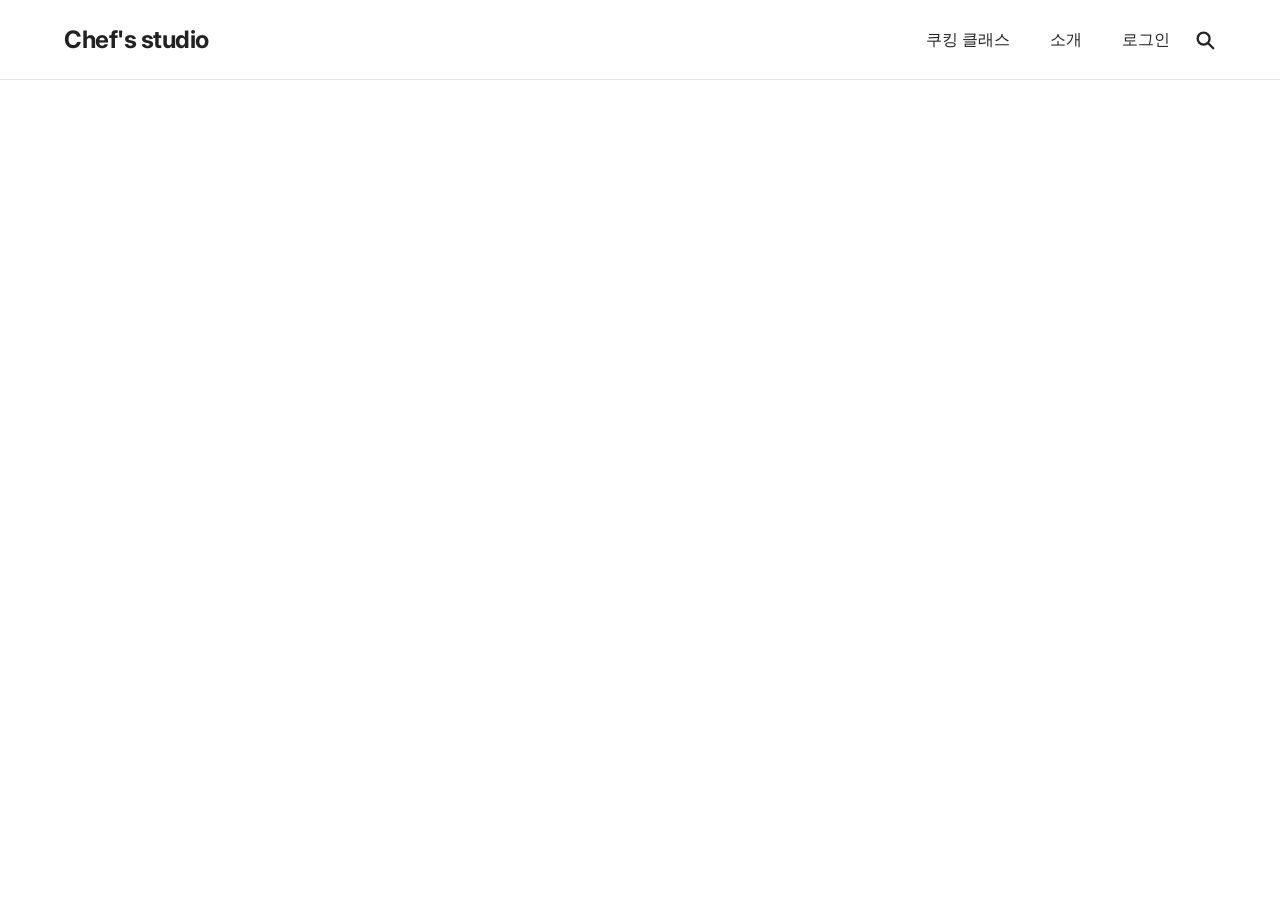
==== ddd/AIindex.html @ e39a2765 "피그마 디자인대로 사이트 만들기" ====
<!doctype html>
<html lang="ko">
  <head>
    <meta charset="UTF-8" />
    <meta name="viewport" content="width=device-width, initial-scale=1.0" />
    <title>Chef's studio</title>
    <link rel="stylesheet" href="Aiindex.css" />
    <link rel="stylesheet" href="responsive.css" />
  </head>

  <body>
    <div class="wrap">
      <!-- 상단 -->
      <header>
        <div class="inner">
          <!-- 로고 -->
          <h1><a href="#">Chef's studio</a></h1>

          <!-- 네비게이션 -->
          <nav class="nav" aria-label="메인 메뉴">
            <!-- 메뉴 링크 -->
            <div class="menu" id="main-menu">
              <a href="#">쿠킹 클래스</a>
              <a href="#">소개</a>
              <a href="#">로그인</a>
            </div>

            <!-- 검색 버튼 -->
            <a href="#" class="search-btn" aria-label="검색">
              <svg
                viewBox="0 0 24 24"
                width="22"
                height="22"
                fill="none"
                stroke="currentColor"
                stroke-width="2.5"
                stroke-linecap="round"
              >
                <circle cx="10.5" cy="10.5" r="6.5" />
                <line x1="15.5" y1="15.5" x2="21" y2="21" />
              </svg>
            </a>

            <!-- 햄버거 버튼 -->
            <button
              type="button"
              class="menu-btn"
              aria-label="메뉴 열기"
              aria-controls="main-menu"
              aria-expanded="false"
            >
              <svg
                viewBox="0 0 24 24"
                width="22"
                height="22"
                fill="none"
                stroke="currentColor"
                stroke-width="2.5"
                stroke-linecap="round"
              >
                <line x1="3" y1="6" x2="21" y2="6" />
                <line x1="3" y1="12" x2="21" y2="12" />
                <line x1="3" y1="18" x2="21" y2="18" />
              </svg>
            </button>
          </nav>
        </div>
      </header>

      <!-- 메인 -->
      <main></main>
    </div>

    <!-- 메뉴 열기/닫기 -->
    <script>
      const nav = document.querySelector(".nav");
      const menuBtn = document.querySelector(".menu-btn");

      menuBtn.addEventListener("click", () => {
        const isOpen = nav.classList.toggle("open");

        menuBtn.setAttribute("aria-expanded", isOpen);
        menuBtn.setAttribute("aria-label", isOpen ? "메뉴 닫기" : "메뉴 열기");
      });
    </script>
  </body>
</html>
---- ddd/Aiindex.css ----
@import url("https://fonts.googleapis.com/css2?family=Inter:ital,opsz,wght@0,14..32,100..900;1,14..32,100..900&display=swap");

* {
  margin: 0;
  padding: 0;
  box-sizing: border-box;
}

a {
  color: inherit;
  text-decoration: none;
}

body {
  font-family: "Inter", sans-serif;
  color: #222;
}

/* header */
header {
  position: relative;
  height: 80px;
  background: #fff;
  border-bottom: 1px solid #e5e5e5;
}

header .inner {
  width: 90%;
  max-width: 1200px;
  height: 100%;
  margin: 0 auto;

  display: flex;
  justify-content: space-between;
  align-items: center;
}

header h1 {
  font-size: 24px;
  font-weight: 700;
  letter-spacing: -0.02em;
}

/* nav */
.nav {
  display: flex;
  align-items: center;
  gap: 24px;
}

.menu {
  display: flex;
  align-items: center;
  gap: 40px;
}

.nav a {
  font-size: 16px;
  font-weight: 500;
}

.nav a:hover {
  opacity: 0.6;
}

/* 검색 버튼 */
.search-btn {
  display: flex;
  align-items: center;
  justify-content: center;
}

/* 햄버거 버튼: 기본 PC에서는 숨김 */
.menu-btn {
  display: none;
  align-items: center;
  justify-content: center;

  padding: 0;
  background: none;
  border: 0;
  color: inherit;
  cursor: pointer;
}
---- ddd/responsive.css ----
/* ===== 태블릿: 768px 이하 ===== */
@media (max-width: 768px) {
  header {
    height: 64px;
  }

  header .inner {
    width: 100%;
    padding: 0 24px;
  }

  header h1 {
    font-size: 22px;
  }

  .nav {
    gap: 20px;
  }

  /* 햄버거 버튼 표시 */
  .menu-btn {
    display: flex;
  }

  /* 메뉴 링크를 헤더 아래로 이동 */
  .menu {
    display: none;
    position: absolute;
    top: 100%;
    left: 0;
    right: 0;
    z-index: 10;

    flex-direction: column;
    align-items: stretch;
    gap: 0;

    background: #fff;
    border-bottom: 1px solid #e5e5e5;
  }

  /* 버튼을 누르면 메뉴 표시 */
  .nav.open .menu {
    display: flex;
  }

  .menu a {
    padding: 16px 24px;
  }
}

/* ===== 모바일: 390px 이하 ===== */
@media (max-width: 390px) {
  header {
    height: 56px;
  }

  header .inner {
    padding: 0 16px;
  }

  header h1 {
    font-size: 20px;
  }

  .nav {
    gap: 16px;
  }

  .menu a {
    padding: 14px 16px;
  }
}
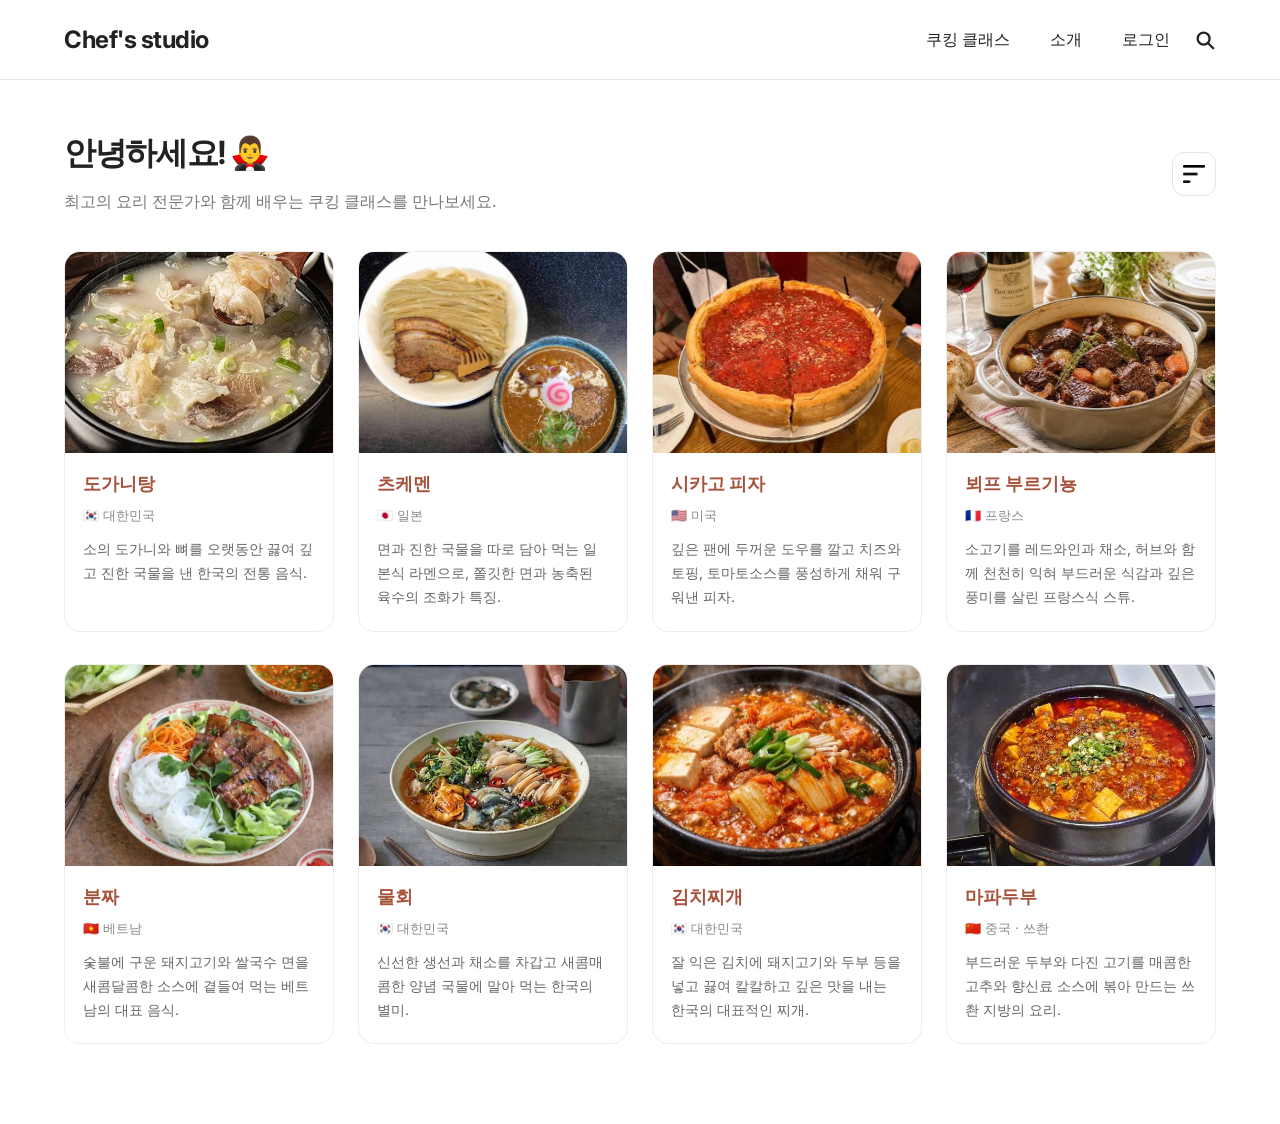
==== commit bac7ce08: "쉐프의 요리교실" ====
--- a/ddd/AIindex.html
+++ b/ddd/AIindex.html
@@ -10,15 +10,12 @@
 
   <body>
     <div class="wrap">
-      <!-- 상단 -->
+      <!-- 상단 헤더 -->
       <header>
         <div class="inner">
-          <!-- 로고 -->
           <h1><a href="#">Chef's studio</a></h1>
 
-          <!-- 네비게이션 -->
           <nav class="nav" aria-label="메인 메뉴">
-            <!-- 메뉴 링크 -->
             <div class="menu" id="main-menu">
               <a href="#">쿠킹 클래스</a>
               <a href="#">소개</a>
@@ -41,7 +38,7 @@
               </svg>
             </a>
 
-            <!-- 햄버거 버튼 -->
+            <!-- 모바일 메뉴 버튼 -->
             <button
               type="button"
               class="menu-btn"
@@ -67,11 +64,149 @@
         </div>
       </header>
 
-      <!-- 메인 -->
-      <main></main>
+      <!-- 메인 콘텐츠 -->
+      <main class="main-content">
+        <!-- 소개 영역 -->
+        <section class="intro">
+          <div class="intro-text">
+            <h2>안녕하세요! 🧛‍♂️</h2>
+            <p>최고의 요리 전문가와 함께 배우는 쿠킹 클래스를 만나보세요.</p>
+          </div>
+
+          <!-- 필터 아이콘 -->
+          <button type="button" class="filter-btn" aria-label="음식 필터">
+            <img src="images/Vector (1).png" alt="" />
+          </button>
+        </section>
+
+        <!-- 음식 카드 목록 -->
+        <section class="food-section" aria-label="음식 목록">
+          <div class="food-grid">
+            <!-- 카드 1: 도가니탕 -->
+            <article class="food-card">
+              <div class="food-image">
+                <img src="food/images.jfif" alt="" />
+              </div>
+              <div class="food-info">
+                <h3>도가니탕</h3>
+                <span class="food-country">🇰🇷 대한민국</span>
+                <p>
+                  소의 도가니와 뼈를 오랫동안 끓여 깊고 진한 국물을 낸 한국의
+                  전통 음식.
+                </p>
+              </div>
+            </article>
+
+            <!-- 카드 2: 츠케멘 -->
+            <article class="food-card">
+              <div class="food-image">
+                <img src="food/images (1).jfif" alt="" />
+              </div>
+              <div class="food-info">
+                <h3>츠케멘</h3>
+                <span class="food-country">🇯🇵 일본</span>
+                <p>
+                  면과 진한 국물을 따로 담아 먹는 일본식 라멘으로, 쫄깃한 면과
+                  농축된 육수의 조화가 특징.
+                </p>
+              </div>
+            </article>
+
+            <!-- 카드 3: 시카고 피자 -->
+            <article class="food-card">
+              <div class="food-image">
+                <img src="food/images (2).jfif" alt="" />
+              </div>
+              <div class="food-info">
+                <h3>시카고 피자</h3>
+                <span class="food-country">🇺🇸 미국</span>
+                <p>
+                  깊은 팬에 두꺼운 도우를 깔고 치즈와 토핑, 토마토소스를
+                  풍성하게 채워 구워낸 피자.
+                </p>
+              </div>
+            </article>
+
+            <!-- 카드 4: 뵈프 부르기뇽 -->
+            <article class="food-card">
+              <div class="food-image">
+                <img src="food/images (3).jfif" alt="" />
+              </div>
+              <div class="food-info">
+                <h3>뵈프 부르기뇽</h3>
+                <span class="food-country">🇫🇷 프랑스</span>
+                <p>
+                  소고기를 레드와인과 채소, 허브와 함께 천천히 익혀 부드러운
+                  식감과 깊은 풍미를 살린 프랑스식 스튜.
+                </p>
+              </div>
+            </article>
+
+            <!-- 카드 5: 분짜 -->
+            <article class="food-card">
+              <div class="food-image">
+                <img src="food/images (4).jfif" alt="" />
+              </div>
+              <div class="food-info">
+                <h3>분짜</h3>
+                <span class="food-country">🇻🇳 베트남</span>
+                <p>
+                  숯불에 구운 돼지고기와 쌀국수 면을 새콤달콤한 소스에 곁들여
+                  먹는 베트남의 대표 음식.
+                </p>
+              </div>
+            </article>
+
+            <!-- 카드 6: 물회 -->
+            <article class="food-card">
+              <div class="food-image">
+                <img src="food/images (5).jfif" alt="" />
+              </div>
+              <div class="food-info">
+                <h3>물회</h3>
+                <span class="food-country">🇰🇷 대한민국</span>
+                <p>
+                  신선한 생선과 채소를 차갑고 새콤매콤한 양념 국물에 말아 먹는
+                  한국의 별미.
+                </p>
+              </div>
+            </article>
+
+            <!-- 카드 7: 김치찌개 -->
+            <article class="food-card">
+              <div class="food-image">
+                <img src="food/images (6).jfif" alt="" />
+              </div>
+              <div class="food-info">
+                <h3>김치찌개</h3>
+                <span class="food-country">🇰🇷 대한민국</span>
+                <p>
+                  잘 익은 김치에 돼지고기와 두부 등을 넣고 끓여 칼칼하고 깊은
+                  맛을 내는 한국의 대표적인 찌개.
+                </p>
+              </div>
+            </article>
+
+            <!-- 카드 8: 마파두부 -->
+            <article class="food-card">
+              <div class="food-image">
+                <img src="food/images (7).jfif" alt="" />
+              </div>
+              <div class="food-info">
+                <h3>마파두부</h3>
+                <span class="food-country">🇨🇳 중국 · 쓰촨</span>
+                <p>
+                  부드러운 두부와 다진 고기를 매콤한 고추와 향신료 소스에 볶아
+                  만드는 쓰촨 지방의 요리.
+                </p>
+              </div>
+            </article>
+          </div>
+        </section>
+      </main>
     </div>
 
-    <!-- 메뉴 열기/닫기 -->
+    <!-- 모바일 메뉴 열기/닫기 -->
     <script>
       const nav = document.querySelector(".nav");
       const menuBtn = document.querySelector(".menu-btn");
--- a/ddd/Aiindex.css
+++ b/ddd/Aiindex.css
@@ -14,11 +14,22 @@
 body {
   font-family: "Inter", sans-serif;
   color: #222;
-}
-
-/* header */
+  background: #fff;
+}
+
+button {
+  font: inherit;
+}
+
+.wrap {
+  width: 100%;
+  min-height: 100vh;
+}
+
+/* ===== 헤더 ===== */
 header {
   position: relative;
+  z-index: 20;
   height: 80px;
   background: #fff;
   border-bottom: 1px solid #e5e5e5;
@@ -41,7 +52,6 @@
   letter-spacing: -0.02em;
 }
 
-/* nav */
 .nav {
   display: flex;
   align-items: center;
@@ -63,22 +73,168 @@
   opacity: 0.6;
 }
 
-/* 검색 버튼 */
 .search-btn {
   display: flex;
   align-items: center;
   justify-content: center;
 }
 
-/* 햄버거 버튼: 기본 PC에서는 숨김 */
 .menu-btn {
   display: none;
   align-items: center;
   justify-content: center;
-
   padding: 0;
   background: none;
   border: 0;
   color: inherit;
   cursor: pointer;
 }
+
+/* ===== 메인 영역 ===== */
+.main-content {
+  width: 90%;
+  max-width: 1200px;
+  margin: 0 auto;
+  padding: 52px 0 80px;
+}
+
+/* 소개 영역 */
+.intro {
+  display: flex;
+  justify-content: space-between;
+  align-items: center;
+  gap: 24px;
+  margin-bottom: 36px;
+}
+
+.intro-text h2 {
+  margin-bottom: 12px;
+  font-size: 32px;
+  font-weight: 700;
+  letter-spacing: -0.04em;
+}
+
+.intro-text p {
+  color: #777;
+  font-size: 16px;
+  line-height: 1.7;
+}
+
+/* 필터 버튼 */
+.filter-btn {
+  display: flex;
+  align-items: center;
+  justify-content: center;
+  flex-shrink: 0;
+
+  width: 44px;
+  height: 44px;
+  padding: 10px;
+
+  background: #fff;
+  border: 1px solid #e5e5e5;
+  border-radius: 12px;
+  cursor: pointer;
+
+  transition:
+    background 0.2s ease,
+    border-color 0.2s ease;
+}
+
+.filter-btn:hover {
+  background: #f7f7f7;
+  border-color: #ccc;
+}
+
+.filter-btn img {
+  display: block;
+  width: 100%;
+  height: 100%;
+  object-fit: contain;
+}
+
+/* ===== 음식 카드 목록 ===== */
+.food-grid {
+  display: grid;
+  grid-template-columns: repeat(4, minmax(0, 1fr));
+  gap: 32px 24px;
+}
+
+/* 카드 */
+.food-card {
+  min-width: 0;
+  overflow: hidden;
+  background: #fff;
+  border: 1px solid #ededed;
+  border-radius: 16px;
+
+  transition:
+    transform 0.25s ease,
+    box-shadow 0.25s ease;
+}
+
+.food-card:hover {
+  transform: translateY(-4px);
+  box-shadow: 0 10px 28px rgb(0 0 0 / 7%);
+}
+
+/* 사진이 들어갈 빈 공간 */
+/* .food-image {
+  width: 100%;
+  aspect-ratio: 4 / 3;
+  background: #f2f2f2;
+  overflow: hidden;
+} */
+
+/* 음식 이름, 국가, 소개 */
+.food-info {
+  padding: 18px 18px 22px;
+}
+
+.food-info h3 {
+  min-height: 25px;
+  margin-bottom: 8px;
+  font-size: 18px;
+  font-weight: 700;
+  line-height: 1.4;
+  overflow-wrap: anywhere;
+}
+
+.food-country {
+  display: inline-block;
+  min-height: 22px;
+  margin-bottom: 10px;
+  color: #888;
+  font-size: 13px;
+  line-height: 1.6;
+}
+
+.food-info p {
+  min-height: 44px;
+  color: #666;
+  font-size: 14px;
+  line-height: 1.7;
+  overflow-wrap: anywhere;
+}
+
+/* 음식 사진을 카드 영역에 꽉 맞추기 */
+.food-image {
+  width: 100%;
+  aspect-ratio: 4 / 3;
+  overflow: hidden;
+  background-color: #f2f2f2;
+}
+
+.food-image img {
+  display: block;
+  width: 100%;
+  height: 100%;
+  object-fit: cover;
+  object-position: center;
+}
+
+/* 음식 이름 */
+.food-info h3 {
+  color: #a6533c;
+  font-weight: 700;
+}
--- a/ddd/responsive.css
+++ b/ddd/responsive.css
@@ -22,7 +22,7 @@
     display: flex;
   }
 
-  /* 메뉴 링크를 헤더 아래로 이동 */
+  /* 메뉴를 헤더 아래로 이동 */
   .menu {
     display: none;
     position: absolute;
@@ -39,13 +39,45 @@
     border-bottom: 1px solid #e5e5e5;
   }
 
-  /* 버튼을 누르면 메뉴 표시 */
   .nav.open .menu {
     display: flex;
   }
 
   .menu a {
     padding: 16px 24px;
+  }
+
+  /* 메인 영역 */
+  .main-content {
+    width: auto;
+    margin: 0 24px;
+    padding: 36px 0 60px;
+  }
+
+  .intro {
+    margin-bottom: 28px;
+  }
+
+  .intro-text h2 {
+    font-size: 28px;
+  }
+
+  .intro-text p {
+    font-size: 15px;
+  }
+
+  /* 태블릿: 2열 */
+  .food-grid {
+    grid-template-columns: repeat(2, minmax(0, 1fr));
+    gap: 28px 20px;
+  }
+
+  .food-info {
+    padding: 16px;
+  }
+
+  .food-info h3 {
+    font-size: 17px;
   }
 }
 
@@ -70,4 +102,54 @@
   .menu a {
     padding: 14px 16px;
   }
+
+  /* 메인 영역 */
+  .main-content {
+    margin: 0 16px;
+    padding: 28px 0 48px;
+  }
+
+  .intro {
+    align-items: flex-start;
+    gap: 12px;
+    margin-bottom: 24px;
+  }
+
+  .intro-text h2 {
+    margin-bottom: 8px;
+    font-size: 24px;
+  }
+
+  .intro-text p {
+    font-size: 14px;
+    line-height: 1.6;
+  }
+
+  .filter-btn {
+    width: 38px;
+    height: 38px;
+    padding: 8px;
+  }
+
+  /* 모바일: 1열 */
+  .food-grid {
+    grid-template-columns: minmax(0, 1fr);
+    gap: 24px;
+  }
+
+  .food-image {
+    aspect-ratio: 4 / 3;
+  }
+
+  .food-info {
+    padding: 16px 18px 20px;
+  }
+
+  .food-info h3 {
+    font-size: 18px;
+  }
+
+  .food-info p {
+    font-size: 14px;
+  }
 }
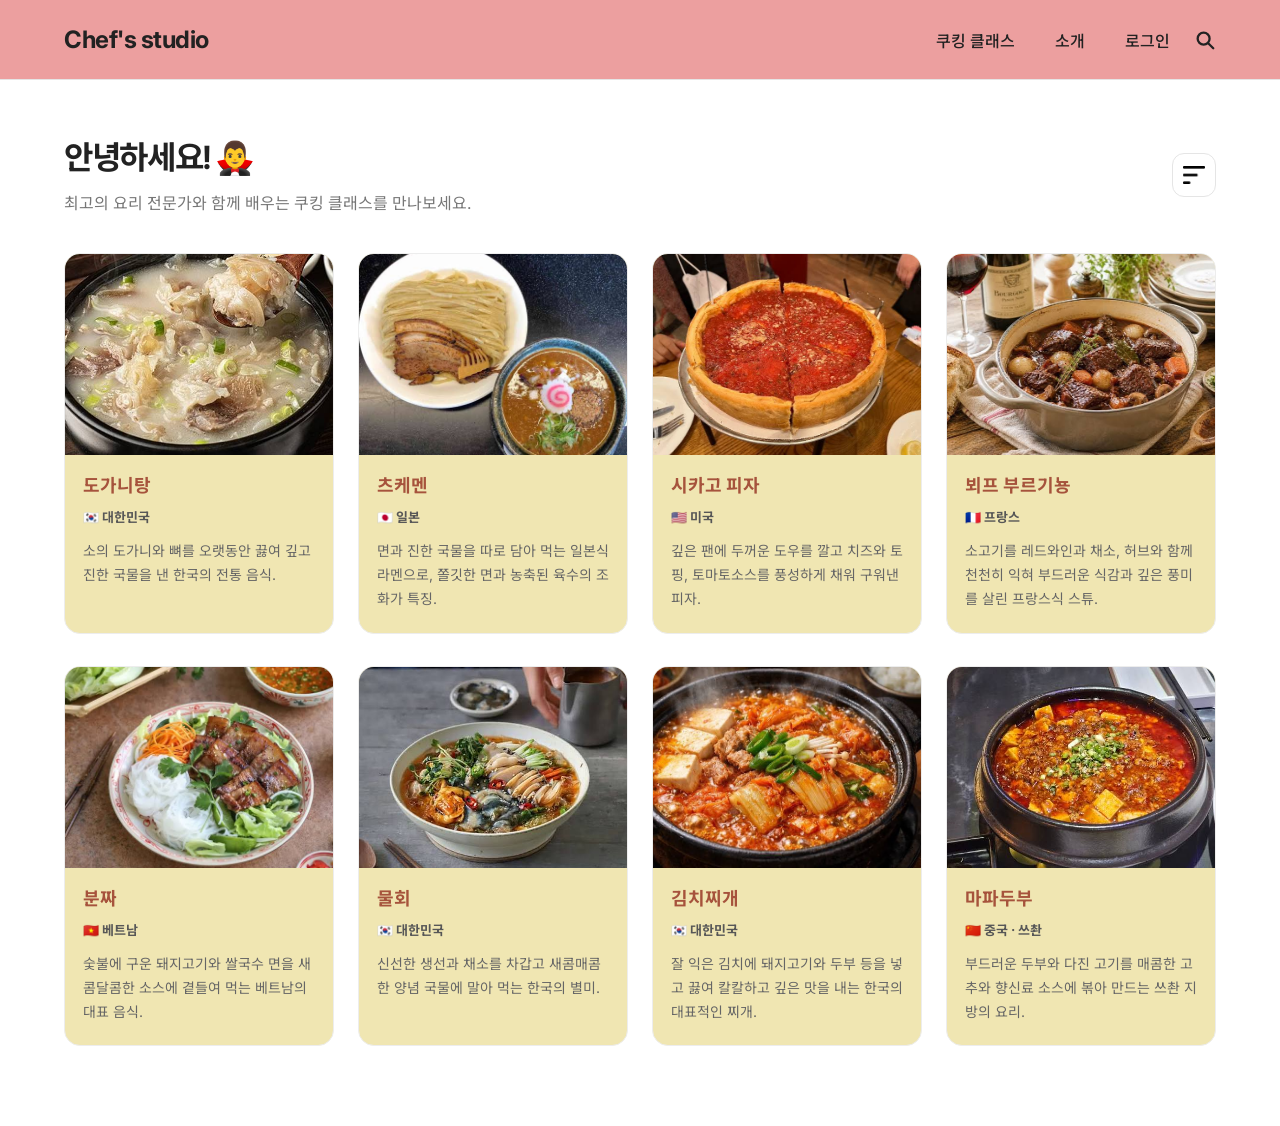
==== commit bee3b569: "폰트추가" ====
--- a/ddd/AIindex.html
+++ b/ddd/AIindex.html
@@ -4,6 +4,16 @@
     <meta charset="UTF-8" />
     <meta name="viewport" content="width=device-width, initial-scale=1.0" />
     <title>Chef's studio</title>
+    <!-- 웹 폰트 -->
+    <link rel="preconnect" href="https://fonts.googleapis.com" />
+    <link rel="preconnect" href="https://fonts.gstatic.com" crossorigin />
+    <link
+      href="https://fonts.googleapis.com/css2?family=Inter:wght@400;500;600;700;800&family=Noto+Sans+KR:wght@400;500;600;700;800&display=swap"
+      rel="stylesheet"
+    />
+
+    <link rel="stylesheet" href="Aiindex.css" />
+    <link rel="stylesheet" href="responsive.css" />
     <link rel="stylesheet" href="Aiindex.css" />
     <link rel="stylesheet" href="responsive.css" />
   </head>
--- a/ddd/Aiindex.css
+++ b/ddd/Aiindex.css
@@ -12,7 +12,7 @@
 }
 
 body {
-  font-family: "Inter", sans-serif;
+  font-family: "Inter", "Noto Sans KR", sans-serif;
   color: #222;
   background: #fff;
 }
@@ -31,7 +31,7 @@
   position: relative;
   z-index: 20;
   height: 80px;
-  background: #fff;
+  background: #ec9f9f;
   border-bottom: 1px solid #e5e5e5;
 }
 
@@ -164,7 +164,7 @@
 .food-card {
   min-width: 0;
   overflow: hidden;
-  background: #fff;
+  background: #f0e6b2;
   border: 1px solid #ededed;
   border-radius: 16px;
 
@@ -204,9 +204,10 @@
   display: inline-block;
   min-height: 22px;
   margin-bottom: 10px;
-  color: #888;
+  color: #575757;
   font-size: 13px;
   line-height: 1.6;
+  font-weight: bold;
 }
 
 .food-info p {
--- a/ddd/Aiindex.css
+++ b/ddd/Aiindex.css
@@ -12,7 +12,7 @@
 }
 
 body {
-  font-family: "Inter", sans-serif;
+  font-family: "Inter", "Noto Sans KR", sans-serif;
   color: #222;
   background: #fff;
 }
@@ -31,7 +31,7 @@
   position: relative;
   z-index: 20;
   height: 80px;
-  background: #fff;
+  background: #ec9f9f;
   border-bottom: 1px solid #e5e5e5;
 }
 
@@ -164,7 +164,7 @@
 .food-card {
   min-width: 0;
   overflow: hidden;
-  background: #fff;
+  background: #f0e6b2;
   border: 1px solid #ededed;
   border-radius: 16px;
 
@@ -204,9 +204,10 @@
   display: inline-block;
   min-height: 22px;
   margin-bottom: 10px;
-  color: #888;
+  color: #575757;
   font-size: 13px;
   line-height: 1.6;
+  font-weight: bold;
 }
 
 .food-info p {
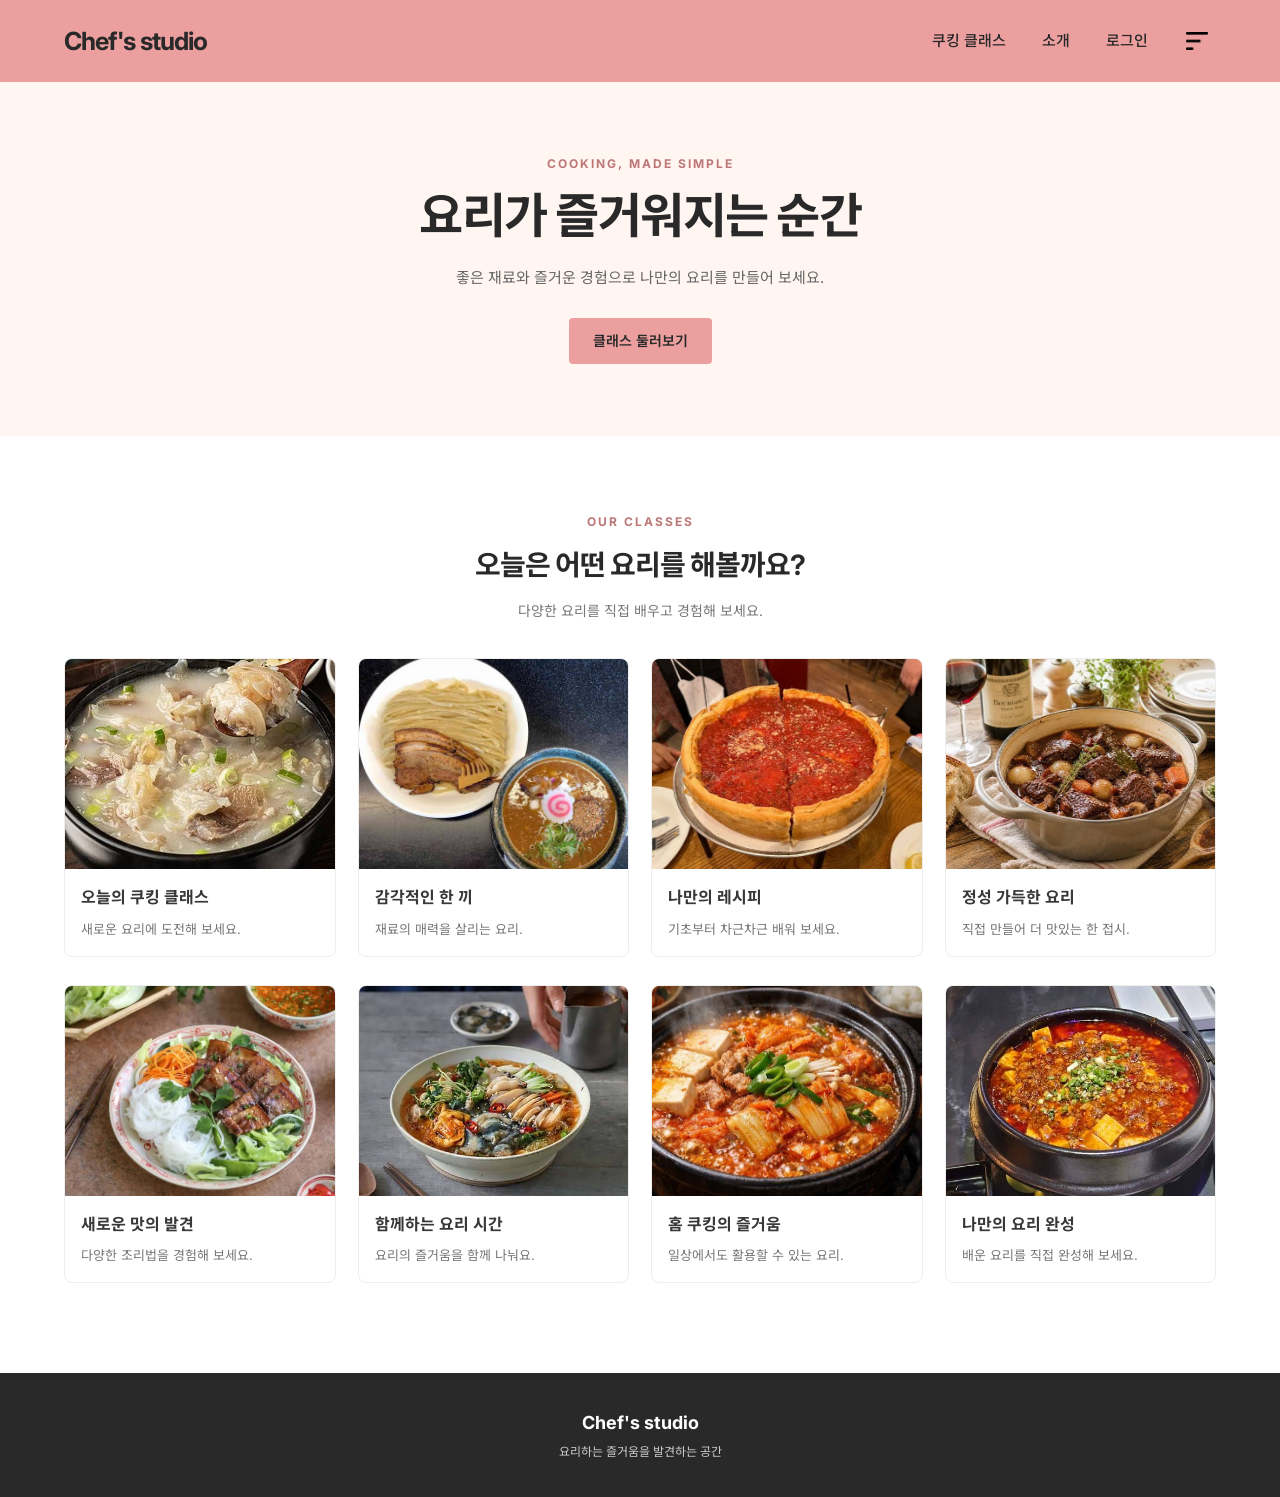
==== commit ee09055a: "메뉴표시 누르면 메뉴 뜨게 + 코드 재편성" ====
--- a/ddd/AIindex.html
+++ b/ddd/AIindex.html
@@ -3,230 +3,152 @@
   <head>
     <meta charset="UTF-8" />
     <meta name="viewport" content="width=device-width, initial-scale=1.0" />
-    <title>Chef's studio</title>
-    <!-- 웹 폰트 -->
-    <link rel="preconnect" href="https://fonts.googleapis.com" />
-    <link rel="preconnect" href="https://fonts.gstatic.com" crossorigin />
+
+    <title>Chef's Studio</title>
+
     <link
-      href="https://fonts.googleapis.com/css2?family=Inter:wght@400;500;600;700;800&family=Noto+Sans+KR:wght@400;500;600;700;800&display=swap"
+      href="https://fonts.googleapis.com/css2?family=Inter:wght@400;500;600;700&family=Noto+Sans+KR:wght@400;500;700&display=swap"
       rel="stylesheet"
     />
 
     <link rel="stylesheet" href="Aiindex.css" />
     <link rel="stylesheet" href="responsive.css" />
-    <link rel="stylesheet" href="Aiindex.css" />
-    <link rel="stylesheet" href="responsive.css" />
+
+    <script src="menu.js" defer></script>
   </head>
 
   <body>
-    <div class="wrap">
-      <!-- 상단 헤더 -->
-      <header>
-        <div class="inner">
-          <h1><a href="#">Chef's studio</a></h1>
+    <header class="header">
+      <div class="header-inner">
+        <a href="#" class="logo">Chef's studio</a>
 
-          <nav class="nav" aria-label="메인 메뉴">
-            <div class="menu" id="main-menu">
-              <a href="#">쿠킹 클래스</a>
-              <a href="#">소개</a>
-              <a href="#">로그인</a>
-            </div>
-
-            <!-- 검색 버튼 -->
-            <a href="#" class="search-btn" aria-label="검색">
-              <svg
-                viewBox="0 0 24 24"
-                width="22"
-                height="22"
-                fill="none"
-                stroke="currentColor"
-                stroke-width="2.5"
-                stroke-linecap="round"
-              >
-                <circle cx="10.5" cy="10.5" r="6.5" />
-                <line x1="15.5" y1="15.5" x2="21" y2="21" />
-              </svg>
-            </a>
-
-            <!-- 모바일 메뉴 버튼 -->
-            <button
-              type="button"
-              class="menu-btn"
-              aria-label="메뉴 열기"
-              aria-controls="main-menu"
-              aria-expanded="false"
-            >
-              <svg
-                viewBox="0 0 24 24"
-                width="22"
-                height="22"
-                fill="none"
-                stroke="currentColor"
-                stroke-width="2.5"
-                stroke-linecap="round"
-              >
-                <line x1="3" y1="6" x2="21" y2="6" />
-                <line x1="3" y1="12" x2="21" y2="12" />
-                <line x1="3" y1="18" x2="21" y2="18" />
-              </svg>
-            </button>
-          </nav>
-        </div>
-      </header>
-
-      <!-- 메인 콘텐츠 -->
-      <main class="main-content">
-        <!-- 소개 영역 -->
-        <section class="intro">
-          <div class="intro-text">
-            <h2>안녕하세요! 🧛‍♂️</h2>
-            <p>최고의 요리 전문가와 함께 배우는 쿠킹 클래스를 만나보세요.</p>
+        <nav class="nav" aria-label="메인 메뉴">
+          <div class="menu" id="main-menu">
+            <a href="#">쿠킹 클래스</a>
+            <a href="#">소개</a>
+            <a href="#">로그인</a>
           </div>
 
-          <!-- 필터 아이콘 -->
-          <button type="button" class="filter-btn" aria-label="음식 필터">
+          <button type="button" class="search-btn" aria-label="검색">
             <img src="images/Vector (1).png" alt="" />
           </button>
-        </section>
 
-        <!-- 음식 카드 목록 -->
-        <section class="food-section" aria-label="음식 목록">
-          <div class="food-grid">
-            <!-- 카드 1: 도가니탕 -->
-            <article class="food-card">
-              <div class="food-image">
-                <img src="food/images.jfif" alt="" />
-              </div>
-              <div class="food-info">
-                <h3>도가니탕</h3>
-                <span class="food-country">🇰🇷 대한민국</span>
-                <p>
-                  소의 도가니와 뼈를 오랫동안 끓여 깊고 진한 국물을 낸 한국의
-                  전통 음식.
-                </p>
-              </div>
-            </article>
+          <button
+            type="button"
+            class="menu-btn"
+            aria-label="메뉴 열기"
+            aria-controls="main-menu"
+            aria-expanded="false"
+          >
+            <svg
+              xmlns="http://www.w3.org/2000/svg"
+              width="26"
+              height="26"
+              viewBox="0 0 24 24"
+              fill="none"
+              stroke="currentColor"
+              stroke-width="2"
+              stroke-linecap="round"
+            >
+              <line x1="3" y1="6" x2="21" y2="6" />
+              <line x1="3" y1="12" x2="21" y2="12" />
+              <line x1="3" y1="18" x2="21" y2="18" />
+            </svg>
+          </button>
+        </nav>
+      </div>
+    </header>
 
-            <!-- 카드 2: 츠케멘 -->
-            <article class="food-card">
-              <div class="food-image">
-                <img src="food/images (1).jfif" alt="" />
-              </div>
-              <div class="food-info">
-                <h3>츠케멘</h3>
-                <span class="food-country">🇯🇵 일본</span>
-                <p>
-                  면과 진한 국물을 따로 담아 먹는 일본식 라멘으로, 쫄깃한 면과
-                  농축된 육수의 조화가 특징.
-                </p>
-              </div>
-            </article>
+    <main>
+      <section class="hero">
+        <div class="hero-inner">
+          <p class="eyebrow">COOKING, MADE SIMPLE</p>
+          <h1>요리가 즐거워지는 순간</h1>
+          <p class="hero-description">
+            좋은 재료와 즐거운 경험으로 나만의 요리를 만들어 보세요.
+          </p>
+          <a href="#classes" class="hero-link">클래스 둘러보기</a>
+        </div>
+      </section>
 
-            <!-- 카드 3: 시카고 피자 -->
-            <article class="food-card">
-              <div class="food-image">
-                <img src="food/images (2).jfif" alt="" />
-              </div>
-              <div class="food-info">
-                <h3>시카고 피자</h3>
-                <span class="food-country">🇺🇸 미국</span>
-                <p>
-                  깊은 팬에 두꺼운 도우를 깔고 치즈와 토핑, 토마토소스를
-                  풍성하게 채워 구워낸 피자.
-                </p>
-              </div>
-            </article>
+      <section class="classes" id="classes">
+        <div class="section-heading">
+          <p class="eyebrow">OUR CLASSES</p>
+          <h2>오늘은 어떤 요리를 해볼까요?</h2>
+          <p>다양한 요리를 직접 배우고 경험해 보세요.</p>
+        </div>
 
-            <!-- 카드 4: 뵈프 부르기뇽 -->
-            <article class="food-card">
-              <div class="food-image">
-                <img src="food/images (3).jfif" alt="" />
-              </div>
-              <div class="food-info">
-                <h3>뵈프 부르기뇽</h3>
-                <span class="food-country">🇫🇷 프랑스</span>
-                <p>
-                  소고기를 레드와인과 채소, 허브와 함께 천천히 익혀 부드러운
-                  식감과 깊은 풍미를 살린 프랑스식 스튜.
-                </p>
-              </div>
-            </article>
+        <div class="class-grid">
+          <article class="food-card">
+            <img src="food/images.jfif" alt="쿠킹 클래스 요리 1" />
+            <div class="food-info">
+              <h3>오늘의 쿠킹 클래스</h3>
+              <p>새로운 요리에 도전해 보세요.</p>
+            </div>
+          </article>
 
-            <!-- 카드 5: 분짜 -->
-            <article class="food-card">
-              <div class="food-image">
-                <img src="food/images (4).jfif" alt="" />
-              </div>
-              <div class="food-info">
-                <h3>분짜</h3>
-                <span class="food-country">🇻🇳 베트남</span>
-                <p>
-                  숯불에 구운 돼지고기와 쌀국수 면을 새콤달콤한 소스에 곁들여
-                  먹는 베트남의 대표 음식.
-                </p>
-              </div>
-            </article>
+          <article class="food-card">
+            <img src="food/images (1).jfif" alt="쿠킹 클래스 요리 2" />
+            <div class="food-info">
+              <h3>감각적인 한 끼</h3>
+              <p>재료의 매력을 살리는 요리.</p>
+            </div>
+          </article>
 
-            <!-- 카드 6: 물회 -->
-            <article class="food-card">
-              <div class="food-image">
-                <img src="food/images (5).jfif" alt="" />
-              </div>
-              <div class="food-info">
-                <h3>물회</h3>
-                <span class="food-country">🇰🇷 대한민국</span>
-                <p>
-                  신선한 생선과 채소를 차갑고 새콤매콤한 양념 국물에 말아 먹는
-                  한국의 별미.
-                </p>
-              </div>
-            </article>
+          <article class="food-card">
+            <img src="food/images (2).jfif" alt="쿠킹 클래스 요리 3" />
+            <div class="food-info">
+              <h3>나만의 레시피</h3>
+              <p>기초부터 차근차근 배워 보세요.</p>
+            </div>
+          </article>
 
-            <!-- 카드 7: 김치찌개 -->
-            <article class="food-card">
-              <div class="food-image">
-                <img src="food/images (6).jfif" alt="" />
-              </div>
-              <div class="food-info">
-                <h3>김치찌개</h3>
-                <span class="food-country">🇰🇷 대한민국</span>
-                <p>
-                  잘 익은 김치에 돼지고기와 두부 등을 넣고 끓여 칼칼하고 깊은
-                  맛을 내는 한국의 대표적인 찌개.
-                </p>
-              </div>
-            </article>
+          <article class="food-card">
+            <img src="food/images (3).jfif" alt="쿠킹 클래스 요리 4" />
+            <div class="food-info">
+              <h3>정성 가득한 요리</h3>
+              <p>직접 만들어 더 맛있는 한 접시.</p>
+            </div>
+          </article>
 
-            <!-- 카드 8: 마파두부 -->
-            <article class="food-card">
-              <div class="food-image">
-                <img src="food/images (7).jfif" alt="" />
-              </div>
-              <div class="food-info">
-                <h3>마파두부</h3>
-                <span class="food-country">🇨🇳 중국 · 쓰촨</span>
-                <p>
-                  부드러운 두부와 다진 고기를 매콤한 고추와 향신료 소스에 볶아
-                  만드는 쓰촨 지방의 요리.
-                </p>
-              </div>
-            </article>
-          </div>
-        </section>
-      </main>
-    </div>
+          <article class="food-card">
+            <img src="food/images (4).jfif" alt="쿠킹 클래스 요리 5" />
+            <div class="food-info">
+              <h3>새로운 맛의 발견</h3>
+              <p>다양한 조리법을 경험해 보세요.</p>
+            </div>
+          </article>
 
-    <!-- 모바일 메뉴 열기/닫기 -->
-    <script>
-      const nav = document.querySelector(".nav");
-      const menuBtn = document.querySelector(".menu-btn");
+          <article class="food-card">
+            <img src="food/images (5).jfif" alt="쿠킹 클래스 요리 6" />
+            <div class="food-info">
+              <h3>함께하는 요리 시간</h3>
+              <p>요리의 즐거움을 함께 나눠요.</p>
+            </div>
+          </article>
 
-      menuBtn.addEventListener("click", () => {
-        const isOpen = nav.classList.toggle("open");
+          <article class="food-card">
+            <img src="food/images (6).jfif" alt="쿠킹 클래스 요리 7" />
+            <div class="food-info">
+              <h3>홈 쿠킹의 즐거움</h3>
+              <p>일상에서도 활용할 수 있는 요리.</p>
+            </div>
+          </article>
 
-        menuBtn.setAttribute("aria-expanded", isOpen);
-        menuBtn.setAttribute("aria-label", isOpen ? "메뉴 닫기" : "메뉴 열기");
-      });
-    </script>
+          <article class="food-card">
+            <img src="food/images (7).jfif" alt="쿠킹 클래스 요리 8" />
+            <div class="food-info">
+              <h3>나만의 요리 완성</h3>
+              <p>배운 요리를 직접 완성해 보세요.</p>
+            </div>
+          </article>
+        </div>
+      </section>
+    </main>
+
+    <footer class="footer">
+      <p>Chef's studio</p>
+      <p>요리하는 즐거움을 발견하는 공간</p>
+    </footer>
   </body>
 </html>
--- a/ddd/Aiindex.css
+++ b/ddd/Aiindex.css
@@ -1,9 +1,18 @@
-@import url("https://fonts.googleapis.com/css2?family=Inter:ital,opsz,wght@0,14..32,100..900;1,14..32,100..900&display=swap");
-
+/* 기본 설정 */
 * {
-  margin: 0;
-  padding: 0;
   box-sizing: border-box;
+}
+
+html {
+  scroll-behavior: smooth;
+}
+
+body {
+  margin: 0;
+  color: #292929;
+  background-color: #ffffff;
+  font-family: "Inter", "Noto Sans KR", sans-serif;
+  line-height: 1.6;
 }
 
 a {
@@ -11,231 +20,229 @@
   text-decoration: none;
 }
 
-body {
-  font-family: "Inter", "Noto Sans KR", sans-serif;
-  color: #222;
-  background: #fff;
-}
-
 button {
   font: inherit;
 }
 
-.wrap {
+img {
+  display: block;
+  max-width: 100%;
+}
+
+/* 헤더 */
+.header {
+  position: relative;
+  z-index: 100;
   width: 100%;
-  min-height: 100vh;
-}
-
-/* ===== 헤더 ===== */
-header {
-  position: relative;
-  z-index: 20;
-  height: 80px;
-  background: #ec9f9f;
-  border-bottom: 1px solid #e5e5e5;
-}
-
-header .inner {
-  width: 90%;
-  max-width: 1200px;
+  height: 82px;
+  background-color: #ec9f9f;
+}
+
+.header-inner {
+  width: min(1200px, 90%);
   height: 100%;
   margin: 0 auto;
-
-  display: flex;
+  display: flex;
+  align-items: center;
   justify-content: space-between;
-  align-items: center;
-}
-
-header h1 {
-  font-size: 24px;
-  font-weight: 700;
-  letter-spacing: -0.02em;
-}
-
+}
+
+.logo {
+  flex-shrink: 0;
+  font-size: 25px;
+  font-weight: 700;
+  letter-spacing: -1px;
+}
+
+/* 내비게이션 */
 .nav {
   display: flex;
   align-items: center;
-  gap: 24px;
+  gap: 30px;
 }
 
 .menu {
   display: flex;
   align-items: center;
-  gap: 40px;
-}
-
-.nav a {
-  font-size: 16px;
+  gap: 36px;
+}
+
+.menu a {
+  font-size: 15px;
   font-weight: 500;
-}
-
-.nav a:hover {
-  opacity: 0.6;
-}
-
-.search-btn {
+  transition: color 0.2s ease;
+}
+
+.menu a:hover {
+  color: #ffffff;
+}
+
+/* 검색 버튼 */
+.search-btn,
+.menu-btn {
   display: flex;
   align-items: center;
   justify-content: center;
-}
-
+  padding: 8px;
+  border: 0;
+  background: transparent;
+  color: #292929;
+  cursor: pointer;
+}
+
+.search-btn img {
+  width: 22px;
+  height: 22px;
+  object-fit: contain;
+}
+
+/* 햄버거 버튼은 모바일에서만 표시 */
 .menu-btn {
   display: none;
+}
+
+/* 메인 소개 영역 */
+.hero {
+  min-height: 340px;
+  padding: 72px 5%;
+  display: flex;
   align-items: center;
   justify-content: center;
-  padding: 0;
-  background: none;
-  border: 0;
-  color: inherit;
-  cursor: pointer;
-}
-
-/* ===== 메인 영역 ===== */
-.main-content {
-  width: 90%;
-  max-width: 1200px;
+  text-align: center;
+  background-color: #fff5f1;
+}
+
+.hero-inner {
+  max-width: 760px;
+}
+
+.eyebrow {
+  margin: 0 0 12px;
+  color: #bd7777;
+  font-size: 12px;
+  font-weight: 700;
+  letter-spacing: 2px;
+}
+
+.hero h1 {
+  margin: 0;
+  font-size: clamp(30px, 4vw, 48px);
+  line-height: 1.3;
+  letter-spacing: -1.5px;
+}
+
+.hero-description {
+  margin: 18px 0 28px;
+  color: #666666;
+  font-size: 15px;
+}
+
+.hero-link {
+  display: inline-block;
+  padding: 12px 24px;
+  border-radius: 4px;
+  background-color: #ec9f9f;
+  color: #292929;
+  font-size: 14px;
+  font-weight: 600;
+  transition:
+    background-color 0.2s ease,
+    color 0.2s ease;
+}
+
+.hero-link:hover {
+  background-color: #d98787;
+  color: #ffffff;
+}
+
+/* 클래스 목록 */
+.classes {
+  width: min(1200px, 90%);
   margin: 0 auto;
-  padding: 52px 0 80px;
-}
-
-/* 소개 영역 */
-.intro {
-  display: flex;
-  justify-content: space-between;
-  align-items: center;
-  gap: 24px;
+  padding: 76px 0 90px;
+}
+
+.section-heading {
   margin-bottom: 36px;
-}
-
-.intro-text h2 {
-  margin-bottom: 12px;
-  font-size: 32px;
-  font-weight: 700;
-  letter-spacing: -0.04em;
-}
-
-.intro-text p {
-  color: #777;
-  font-size: 16px;
-  line-height: 1.7;
-}
-
-/* 필터 버튼 */
-.filter-btn {
-  display: flex;
-  align-items: center;
-  justify-content: center;
-  flex-shrink: 0;
-
-  width: 44px;
-  height: 44px;
-  padding: 10px;
-
-  background: #fff;
-  border: 1px solid #e5e5e5;
-  border-radius: 12px;
-  cursor: pointer;
-
-  transition:
-    background 0.2s ease,
-    border-color 0.2s ease;
-}
-
-.filter-btn:hover {
-  background: #f7f7f7;
-  border-color: #ccc;
-}
-
-.filter-btn img {
-  display: block;
-  width: 100%;
-  height: 100%;
-  object-fit: contain;
-}
-
-/* ===== 음식 카드 목록 ===== */
-.food-grid {
+  text-align: center;
+}
+
+.section-heading h2 {
+  margin: 0;
+  font-size: 28px;
+  letter-spacing: -1px;
+}
+
+.section-heading > p:last-child {
+  margin: 12px 0 0;
+  color: #777777;
+  font-size: 14px;
+}
+
+/* 음식 카드 */
+.class-grid {
   display: grid;
   grid-template-columns: repeat(4, minmax(0, 1fr));
-  gap: 32px 24px;
-}
-
-/* 카드 */
+  gap: 28px 22px;
+}
+
 .food-card {
   min-width: 0;
   overflow: hidden;
-  background: #f0e6b2;
-  border: 1px solid #ededed;
-  border-radius: 16px;
-
+  border: 1px solid #eeeeee;
+  border-radius: 8px;
+  background-color: #ffffff;
   transition:
-    transform 0.25s ease,
-    box-shadow 0.25s ease;
+    transform 0.2s ease,
+    box-shadow 0.2s ease;
 }
 
 .food-card:hover {
   transform: translateY(-4px);
-  box-shadow: 0 10px 28px rgb(0 0 0 / 7%);
-}
-
-/* 사진이 들어갈 빈 공간 */
-/* .food-image {
+  box-shadow: 0 8px 24px rgb(0 0 0 / 8%);
+}
+
+.food-card > img {
   width: 100%;
-  aspect-ratio: 4 / 3;
-  background: #f2f2f2;
-  overflow: hidden;
-} */
-
-/* 음식 이름, 국가, 소개 */
+  height: 210px;
+  object-fit: cover;
+}
+
 .food-info {
-  padding: 18px 18px 22px;
+  padding: 16px;
 }
 
 .food-info h3 {
-  min-height: 25px;
-  margin-bottom: 8px;
+  margin: 0 0 8px;
+  color: #383838;
+  font-size: 16px;
+  font-weight: 700;
+}
+
+.food-info p {
+  margin: 0;
+  color: #777777;
+  font-size: 13px;
+}
+
+/* 하단 */
+.footer {
+  padding: 32px 5%;
+  background-color: #292929;
+  color: #ffffff;
+  text-align: center;
+}
+
+.footer p {
+  margin: 4px 0;
+}
+
+.footer p:first-child {
   font-size: 18px;
   font-weight: 700;
-  line-height: 1.4;
-  overflow-wrap: anywhere;
-}
-
-.food-country {
-  display: inline-block;
-  min-height: 22px;
-  margin-bottom: 10px;
-  color: #575757;
-  font-size: 13px;
-  line-height: 1.6;
-  font-weight: bold;
-}
-
-.food-info p {
-  min-height: 44px;
-  color: #666;
-  font-size: 14px;
-  line-height: 1.7;
-  overflow-wrap: anywhere;
-}
-
-/* 음식 사진을 카드 영역에 꽉 맞추기 */
-.food-image {
-  width: 100%;
-  aspect-ratio: 4 / 3;
-  overflow: hidden;
-  background-color: #f2f2f2;
-}
-
-.food-image img {
-  display: block;
-  width: 100%;
-  height: 100%;
-  object-fit: cover;
-  object-position: center;
-}
-
-/* 음식 이름 */
-.food-info h3 {
-  color: #a6533c;
-  font-weight: 700;
-}
+}
+
+.footer p:last-child {
+  color: #cccccc;
+  font-size: 12px;
+}
--- a/ddd/responsive.css
+++ b/ddd/responsive.css
@@ -1,155 +1,159 @@
-/* ===== 태블릿: 768px 이하 ===== */
+/* 태블릿 */
+@media (max-width: 1024px) {
+  .class-grid {
+    grid-template-columns: repeat(3, minmax(0, 1fr));
+    gap: 24px 18px;
+  }
+
+  .food-card > img {
+    height: 190px;
+  }
+}
+
+/* 모바일 */
 @media (max-width: 768px) {
-  header {
+  .header {
     height: 64px;
   }
 
-  header .inner {
+  .header-inner {
     width: 100%;
-    padding: 0 24px;
+    padding: 0 20px;
   }
 
-  header h1 {
+  .logo {
     font-size: 22px;
   }
 
   .nav {
-    gap: 20px;
+    position: static;
+    gap: 10px;
   }
 
-  /* 햄버거 버튼 표시 */
   .menu-btn {
     display: flex;
+    width: 42px;
+    height: 42px;
   }
 
-  /* 메뉴를 헤더 아래로 이동 */
+  .search-btn {
+    width: 40px;
+    height: 42px;
+  }
+
+  /* 기본 상태에서는 메뉴 숨김 */
   .menu {
     display: none;
     position: absolute;
     top: 100%;
     left: 0;
     right: 0;
-    z-index: 10;
-
+    z-index: 101;
     flex-direction: column;
     align-items: stretch;
     gap: 0;
-
-    background: #fff;
-    border-bottom: 1px solid #e5e5e5;
+    padding: 8px 20px;
+    border-bottom: 1px solid #eeeeee;
+    background-color: #ffffff;
+    box-shadow: 0 8px 16px rgb(0 0 0 / 6%);
   }
 
+  /* 햄버거 버튼을 누르면 메뉴 표시 */
   .nav.open .menu {
     display: flex;
   }
 
   .menu a {
-    padding: 16px 24px;
-  }
-
-  /* 메인 영역 */
-  .main-content {
-    width: auto;
-    margin: 0 24px;
-    padding: 36px 0 60px;
-  }
-
-  .intro {
-    margin-bottom: 28px;
-  }
-
-  .intro-text h2 {
-    font-size: 28px;
-  }
-
-  .intro-text p {
+    display: block;
+    padding: 15px 8px;
+    border-bottom: 1px solid #f1f1f1;
+    color: #292929;
     font-size: 15px;
   }
 
-  /* 태블릿: 2열 */
-  .food-grid {
+  .menu a:last-child {
+    border-bottom: 0;
+  }
+
+  .menu a:hover {
+    color: #bd7777;
+  }
+
+  .hero {
+    min-height: 290px;
+    padding: 56px 20px;
+  }
+
+  .hero-description {
+    font-size: 14px;
+  }
+
+  .classes {
+    width: 90%;
+    padding: 56px 0 64px;
+  }
+
+  .section-heading h2 {
+    font-size: 23px;
+  }
+
+  .class-grid {
     grid-template-columns: repeat(2, minmax(0, 1fr));
-    gap: 28px 20px;
+    gap: 20px 14px;
+  }
+
+  .food-card > img {
+    height: 180px;
   }
 
   .food-info {
-    padding: 16px;
+    padding: 12px;
   }
 
   .food-info h3 {
-    font-size: 17px;
+    font-size: 14px;
+  }
+
+  .food-info p {
+    font-size: 12px;
   }
 }
 
-/* ===== 모바일: 390px 이하 ===== */
+/* 작은 모바일 */
 @media (max-width: 390px) {
-  header {
-    height: 56px;
+  .header-inner {
+    padding: 0 12px;
   }
 
-  header .inner {
-    padding: 0 16px;
-  }
-
-  header h1 {
+  .logo {
     font-size: 20px;
   }
 
   .nav {
-    gap: 16px;
+    gap: 4px;
   }
 
-  .menu a {
-    padding: 14px 16px;
+  .hero h1 {
+    font-size: 29px;
   }
 
-  /* 메인 영역 */
-  .main-content {
-    margin: 0 16px;
-    padding: 28px 0 48px;
+  .classes {
+    width: 92%;
   }
 
-  .intro {
-    align-items: flex-start;
-    gap: 12px;
-    margin-bottom: 24px;
+  .class-grid {
+    gap: 16px 10px;
   }
 
-  .intro-text h2 {
-    margin-bottom: 8px;
-    font-size: 24px;
-  }
-
-  .intro-text p {
-    font-size: 14px;
-    line-height: 1.6;
-  }
-
-  .filter-btn {
-    width: 38px;
-    height: 38px;
-    padding: 8px;
-  }
-
-  /* 모바일: 1열 */
-  .food-grid {
-    grid-template-columns: minmax(0, 1fr);
-    gap: 24px;
-  }
-
-  .food-image {
-    aspect-ratio: 4 / 3;
+  .food-card > img {
+    height: 145px;
   }
 
   .food-info {
-    padding: 16px 18px 20px;
+    padding: 10px;
   }
 
   .food-info h3 {
-    font-size: 18px;
-  }
-
-  .food-info p {
-    font-size: 14px;
+    font-size: 13px;
   }
 }
